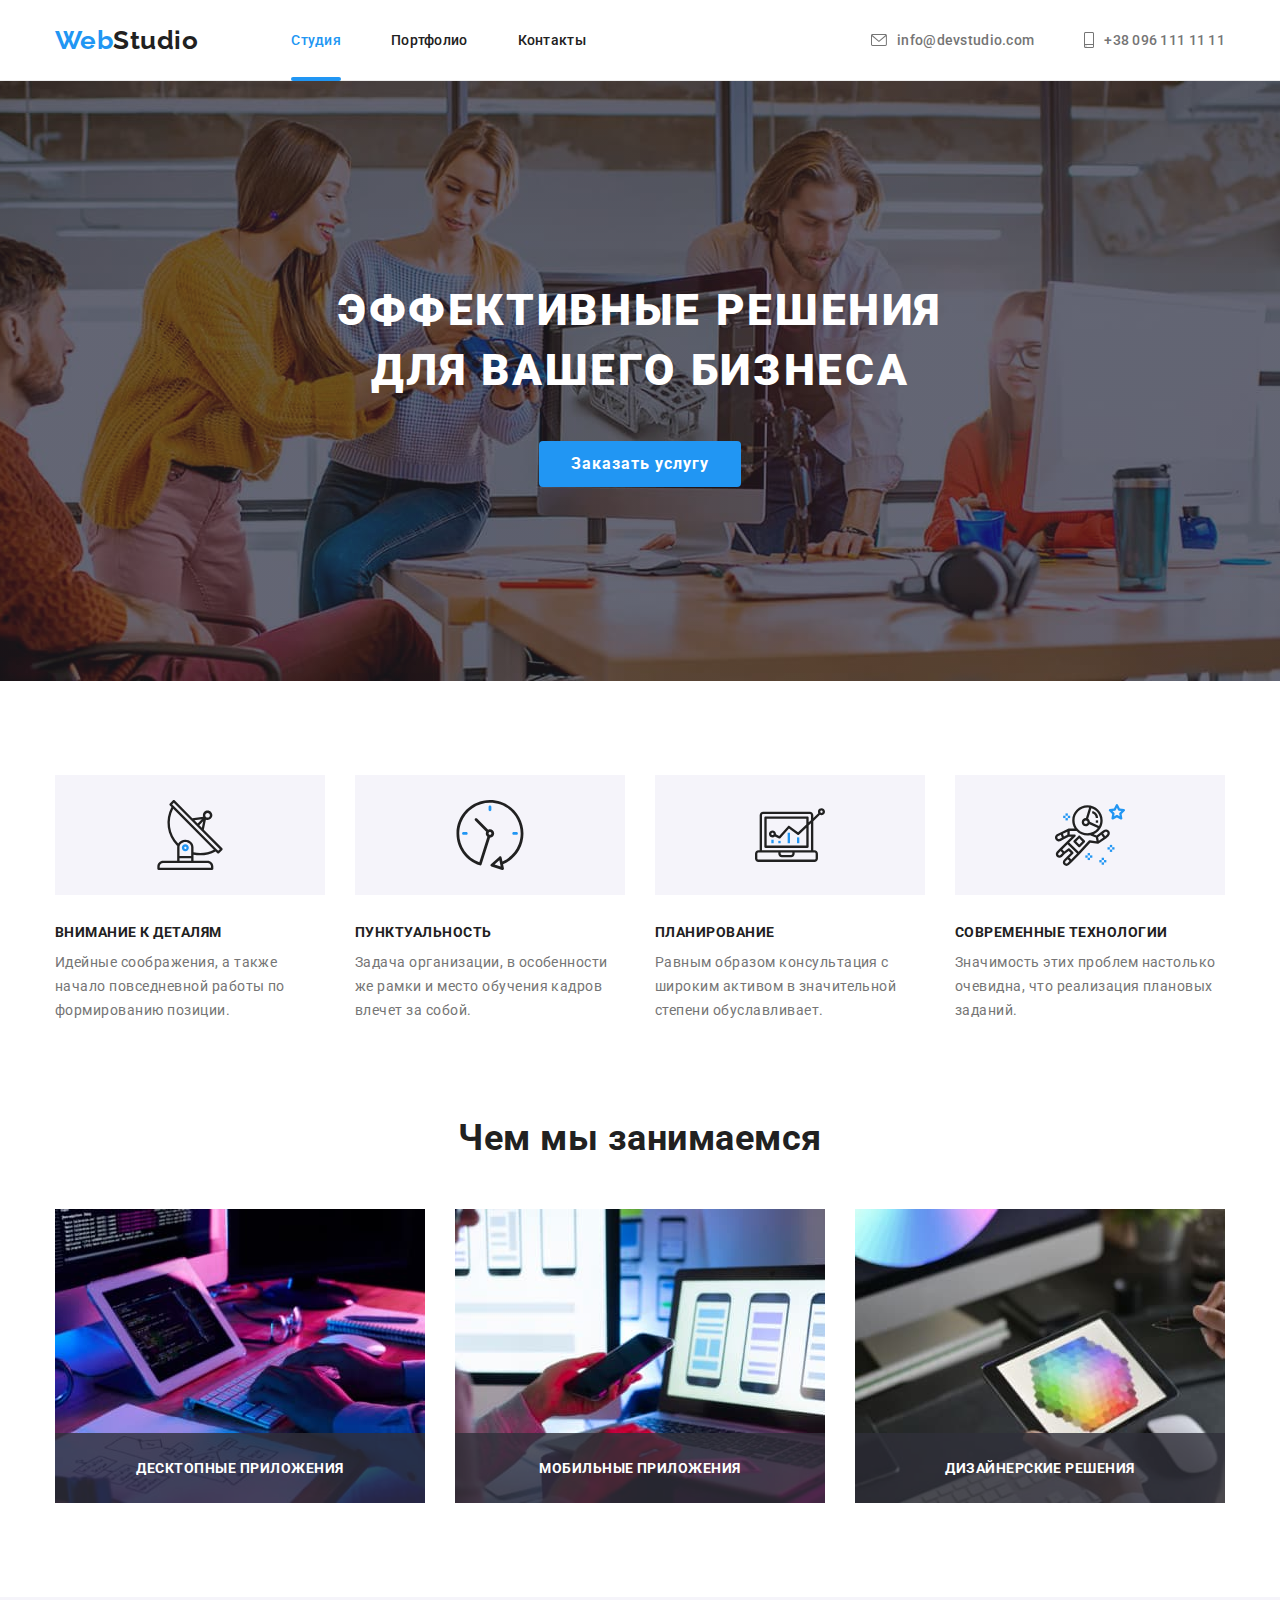
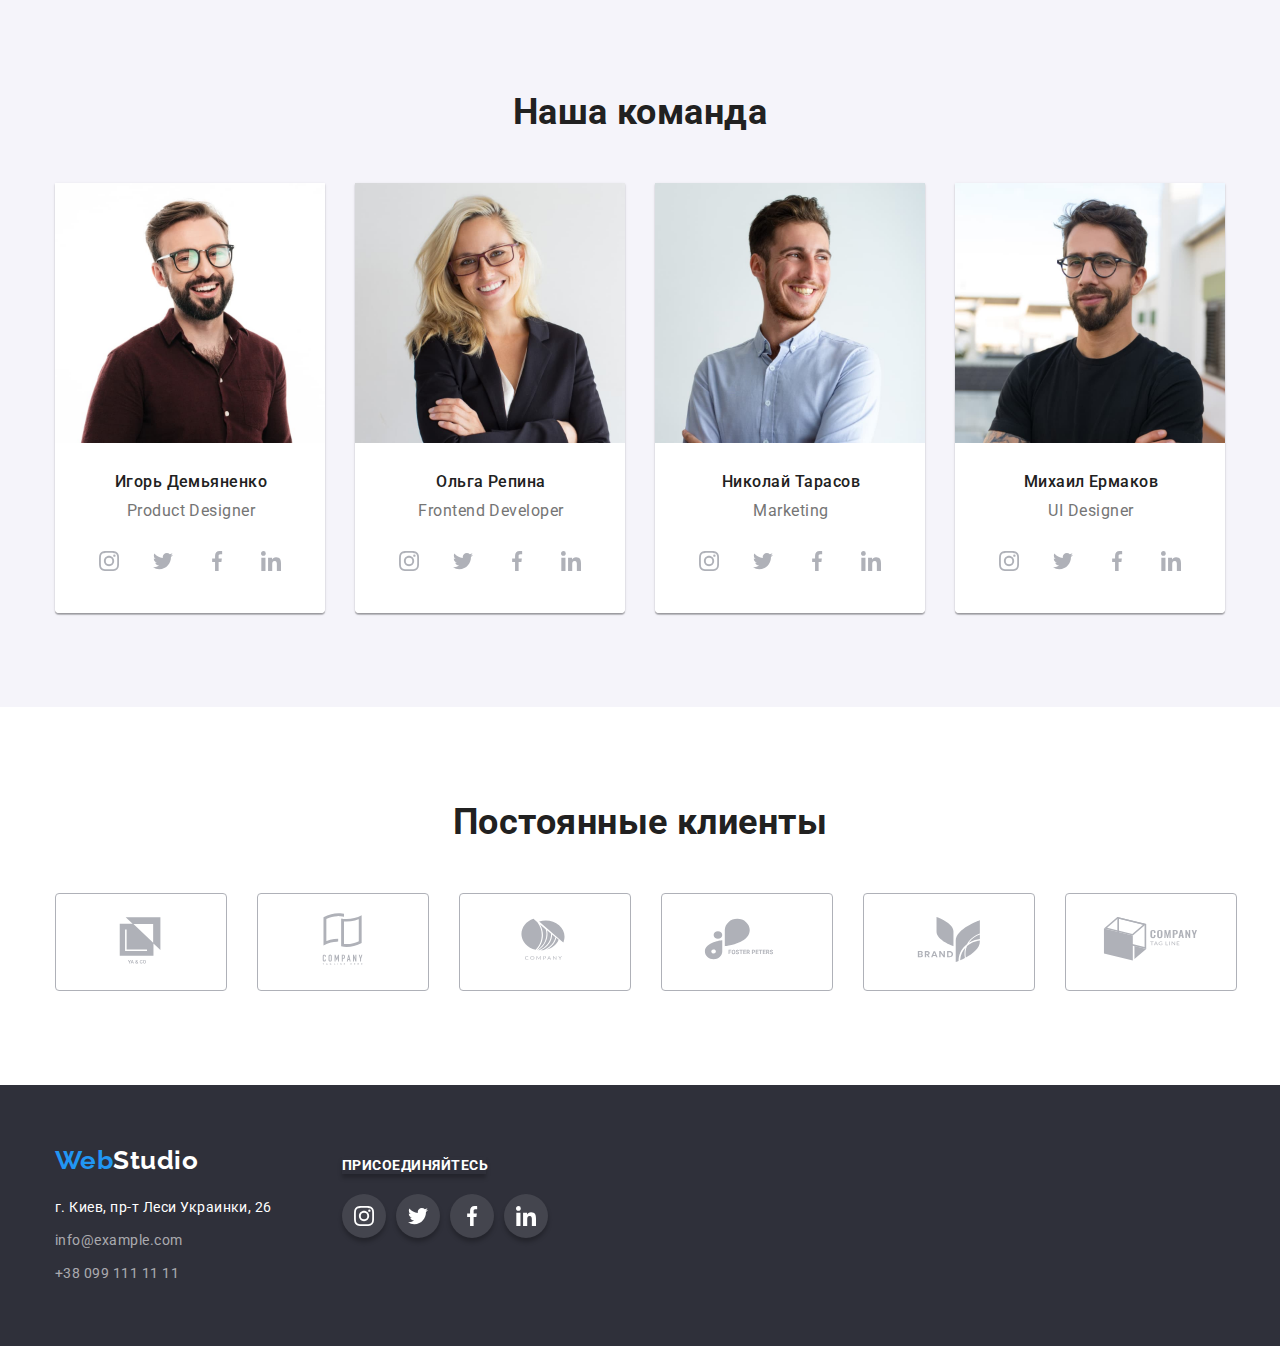
==== index.html @ 19f7df20 "перенос" ====
<!DOCTYPE html>
<html lang="ru">
<head>
    <meta charset="UTF-8">
    <meta http-equiv="X-UA-Compatible" content="IE=edge">
    <meta name="viewport" content="width=device-width, initial-scale=1.0">
    <title>Document</title>
    <link href="https://fonts.googleapis.com/css2?family=Raleway:wght@700&family=Roboto:wght@400;500;700;900&display=swap" rel="stylesheet">
    <link rel="stylesheet" href="./css/modern-normalize.css">
    <link rel="stylesheet" href="./css/styles.css">
</head>
<body>
    
<!--Верхняя линия-->
    <header class="header">
        <div class="container page-header">
            <nav class="main-nav">
                <a href="" class="logo link"><span class="accent">Web</span>Studio</a>

                <ul class="site-nav list">
                    <li class="site-nav-item"><a href="" class="nav current">Студия</a></li>
                    <li class="site-nav-item"><a href="./portfolio.html" class="nav link">Портфолио</a></li>
                    <li class="site-nav-item"><a href="" class="nav link">Контакты</a></li>
                </ul>
            </nav>

            <ul class="contact list">
                <li class="contact-item">
                    <a href="mailto:info@devstudio.com" class="contact-link link">
                        <svg class="contact-icon" width="16" height="12">
                            <use href="./images/main/icons.svg#icon-envelope"></use>
                        </svg>
                        info@devstudio.com</a></li>
                <li class="contact-item"><a href="tel:+380961111111" class="contact-link link">
                    <svg class="contact-icon" width="10" height="16">
                        <use href="./images/main/icons.svg#icon-smartphone"></use>
                    </svg>
                    +38 096 111 11 11</a></li>
            </ul>
        </div>
    </header>

<!--Шапка-->
    <main>
        <section class="hero">   
            <h1 class="hero-title">Эффективные решения для вашего бизнеса</h1>
            <button type="button" class="button" data-modal-open>Заказать услугу</button>
        </section>

<!--Особенности-->
        <section class="section">
            <div class="container">
            <h2 class="visually-hidden">Особенности</h2>
            
            <ul class="features list">
                <li class="features-item">
                    <h3 class="features-title">Внимание к деталям</h3>
                    <p class="features-text">
                        Идейные соображения, а также начало повседневной работы по формированию позиции.
                    </p>
                </li>

                <li class="features-item">
                    <h3 class="features-title">Пунктуальность</h3>
                    <p class="features-text">
                        Задача организации, в особенности же рамки и место обучения кадров влечет за собой.
                    </p>
                </li>

                <li class="features-item">
                    <h3 class="features-title">Планирование</h3>
                    <p class="features-text">
                        Равным образом консультация с широким активом в значительной степени обуславливает.
                    </p>
                </li>

                <li class="features-item">
                    <h3 class="features-title">Современные технологии</h3>
                    <p class="features-text">
                        Значимость этих проблем настолько очевидна, что реализация плановых заданий.
                    </p>
                </li>

            </ul>
        </div>
        </section>
        
 <!--Чем мы занимаемся-->       
        <section class="section works">
            <div class="container">
            
            <h2 class="section-title">Чем мы занимаемся</h2>

             <ul class="works-list list">
                 <li class="works-item">
                    <img src="./images/main/img1.jpg" alt="Написание алгоритма" width="370" height="294">
                    <p class="works-text">Десктопные приложения</p>
                </li>

                <li class="works-item">
                    <img src="./images/main/img2.jpg" alt="Адаптация для мобильных" width="370" height="294">
                    <p class="works-text">Мобильные приложения</p>
                </li>

                <li class="works-item">
                    <img src="./images/main/img3.jpg" alt="Выбор цветовой гаммы" width="370" height="294">
                    <p class="works-text">Дизайнерские решения</p>
                </li>
            </ul>
            </div>
        </section>

  <!--Наша команда-->             
        <section class="section staff">
            <div class="container">
            <h2 class="section-title">Наша команда</h2>

            <ul class="team list">
                <li class="team-item">
                        <img src="./images/main/photo1.jpg" alt="Фото Игоря Демьяненко" width="270" height="260">
                        <div>
                            <h3 class="team-title">Игорь Демьяненко</h3>
                            <p lang="en" class="team-text">Product Designer</p>
                            
                            <ul class="social-list list">
                                <li class="social-item"><a href="" class="social-link">
                                    <svg class="team-icon" width="20" height="20">
                                        <use href="./images/main/icons.svg#icon-instagram-2"></use>
                                    </svg>
                                </a></li>
                                <li class="social-item"><a href="" class="social-link">
                                    <svg class="team-icon" width="20" height="20">
                                        <use href="./images/main/icons.svg#icon-twitter-1"></use>
                                    </svg>
                                </a></li>
                                <li class="social-item"><a href="" class="social-link">
                                    <svg class="team-icon" width="20" height="20">
                                        <use href="./images/main/icons.svg#icon-facebook-1"></use>
                                    </svg>
                                </a></li>
                                <li class="social-item"><a href="" class="social-link">
                                    <svg class="team-icon" width="20" height="20">
                                        <use href="./images/main/icons.svg#icon-linkedin-1"></use>
                                    </svg>
                                </a></li>
                            </ul>
                        </div>
                </li>

                <li class="team-item">
                        <img src="./images/main/photo2.jpg" alt="Фото Ольга Репина" width="270" height="260">
                        <div>
                            <h3 class="team-title">Ольга Репина</h3>
                            <p lang="en" class="team-text">Frontend Developer</p>
                            <ul class="social-list list">
                                <li class="social-item"><a href="" class="social-link">
                                    <svg class="team-icon" width="20" height="20">
                                        <use href="./images/main/icons.svg#icon-instagram-2"></use>
                                    </svg>
                                </a></li>
                                <li class="social-item"><a href="" class="social-link">
                                    <svg class="team-icon" width="20" height="20">
                                        <use href="./images/main/icons.svg#icon-twitter-1"></use>
                                    </svg>
                                </a></li>
                                <li class="social-item"><a href="" class="social-link">
                                    <svg class="team-icon" width="20" height="20">
                                        <use href="./images/main/icons.svg#icon-facebook-1"></use>
                                    </svg>
                                </a></li>
                                <li class="social-item"><a href="" class="social-link">
                                    <svg class="team-icon" width="20" height="20">
                                        <use href="./images/main/icons.svg#icon-linkedin-1"></use>
                                    </svg>
                                </a></li>
                            </ul>
                        </div>
                </li>

                <li class="team-item">
                        <img src="./images/main/photo3.jpg" alt="Фото Николай Тарасов" width="270" height="260">
                        <div>
                            <h3 class="team-title">Николай Тарасов</h3>
                            <p lang="en" class="team-text">Marketing</p>
                            <ul class="social-list list">
                                <li class="social-item"><a href="" class="social-link">
                                    <svg class="team-icon" width="20" height="20">
                                        <use href="./images/main/icons.svg#icon-instagram-2"></use>
                                    </svg>
                                </a></li>
                                <li class="social-item"><a href="" class="social-link">
                                    <svg class="team-icon" width="20" height="20">
                                        <use href="./images/main/icons.svg#icon-twitter-1"></use>
                                    </svg>
                                </a></li>
                                <li class="social-item"><a href="" class="social-link">
                                    <svg class="team-icon" width="20" height="20">
                                        <use href="./images/main/icons.svg#icon-facebook-1"></use>
                                    </svg>
                                </a></li>
                                <li class="social-item"><a href="" class="social-link">
                                    <svg class="team-icon" width="20" height="20">
                                        <use href="./images/main/icons.svg#icon-linkedin-1"></use>
                                    </svg>
                                </a></li>
                            </ul>
                        </div>
                </li>

                <li class="team-item">
                        <img src="./images/main/photo4.jpg" alt="Фото Михаил Ермаков" width="270" height="260">
                        <div>
                            <h3 class="team-title">Михаил Ермаков</h3>
                            <p lang="en" class="team-text">UI Designer</p>
                            <ul class="social-list list">
                                <li class="social-item"><a href="" class="social-link">
                                    <svg class="team-icon" width="20" height="20">
                                        <use href="./images/main/icons.svg#icon-instagram-2"></use>
                                    </svg>
                                </a></li>
                                <li class="social-item"><a href="" class="social-link">
                                    <svg class="team-icon" width="20" height="20">
                                        <use href="./images/main/icons.svg#icon-twitter-1"></use>
                                    </svg>
                                </a></li>
                                <li class="social-item"><a href="" class="social-link">
                                    <svg class="team-icon" width="20" height="20">
                                        <use href="./images/main/icons.svg#icon-facebook-1"></use>
                                    </svg>
                                </a></li>
                                <li class="social-item"><a href="" class="social-link">
                                    <svg class="team-icon" width="20" height="20">
                                        <use href="./images/main/icons.svg#icon-linkedin-1"></use>
                                    </svg>
                                </a></li>
                            </ul>
                        </div>
                </li>
            </ul>

            </div>
        </section>
    
        <section class="section">
            <div class="container">
                <h2 class="section-title">Постоянные клиенты</h2>

                <ul class="clients-list list">
                    <li class="clients-item"><a href="" class="clients-link">
                        <svg class="clients-icon" width="106" height="60">
                            <use href="./images/main/icons.svg#icon-Logo1"></use>
                        </svg>
                    </a></li>
                    <li class="clients-item"><a href="" class="clients-link">
                        <svg class="clients-icon" width="106" height="60">
                            <use href="./images/main/icons.svg#icon-Logo2"></use>
                        </svg>                       
                    </a></li>
                    <li class="clients-item"><a href="" class="clients-link">
                        <svg class="clients-icon" width="106" height="60">
                            <use href="./images/main/icons.svg#icon-Logo3"></use>
                        </svg>                             
                    </a></li>
                    <li class="clients-item"><a href="" class="clients-link">
                        <svg class="clients-icon" width="106" height="60">
                            <use href="./images/main/icons.svg#icon-Logo4"></use>
                        </svg>                            
                    </a></li>
                    <li class="clients-item"><a href="" class="clients-link">
                        <svg class="clients-icon" width="106" height="60">
                            <use href="./images/main/icons.svg#icon-Logo5"></use>
                        </svg>                             
                    </a></li>
                    <li class="clients-item"><a href="" class="clients-link">
                        <svg class="clients-icon" width="106" height="60">
                            <use href="./images/main/icons.svg#icon-Logo6"></use>
                        </svg>      
                    </a></li>
                </ul>

            </div>
        </section>
    </main>

    <!--Подвал-->  
    <footer class="footer">
        <div class="container footer-wrapper">
        
        <div class="footer-contacts">
            <a href="" class="logo link"><span class="accent">Web</span>Studio</a>
        <address>
            <ul class="footer-list list">
            <li class="footer-item"><a href="" class="footer-adress link">г. Киев, пр-т Леси Украинки, 26</a></li>
            <li class="footer-item"><a href="mailto:info@example.com" class="footer-contact link">info@example.com</a></li>
            <li class="footer-item"><a href="tel:+380991111111" class="footer-contact link">+38 099 111 11 11</a></li>              
            </ul>
        </address>
        </div>

        <div class="footer-social">
            <p class="social-text">присоединяйтесь</p>
        <ul class="footer-social-list list">
            <li class="footer-social-item"><a href="" class="footer-social-link">
                <svg class="social-icon" width="20" height="20">
                    <use href="./images/main/icons.svg#icon-instagram-2"></use>
                </svg>
            </a></li>
            <li class="footer-social-item"><a href="" class="footer-social-link">
                <svg class="social-icon" width="20" height="20">
                    <use href="./images/main/icons.svg#icon-twitter-1"></use>
                </svg>
            </a></li>
            <li class="footer-social-item"><a href="" class="footer-social-link">
                <svg class="social-icon" width="20" height="20">
                    <use href="./images/main/icons.svg#icon-facebook-1"></use>
                </svg>
            </a></li>
            <li class="footer-social-item"><a href="" class="footer-social-link">
                <svg class="social-icon" width="20" height="20">
                    <use href="./images/main/icons.svg#icon-linkedin-1"></use>
                </svg>
            </a></li>

        </ul>
    </div>
        </div>
    </footer>

    <div class="backdrop is-hidden" data-modal>
        <div class="modal">
            <button type="button" data-modal-close>
                <svg class="close-icon" width="18" height="18">
                    <use href="./images/main/icons.svg#icon-close"></use>
                </svg>
            </button>
        </div>
    </div>


    <script src="./js/modal.js"></script>
</body>
</html>
---- css/styles.css ----
:root {
    --text-grey-color: #757575;
    --title-black-color: #212121;
    --accent-blue-color: #2196F3;
    --accent-white-color: #FFFFFF;
    --timer-animation-duration: 250ms;
    --timer-cubic-function: cubic-bezier(0.4, 0, 0.2, 1);
}

body {
    background-color:  var(--accent-white-color);
    color: var(--title-black-color);

    font-family: roboto, sans-serif;
    letter-spacing: 0.03em;
}

/* сброс и скрытие   */

.list {
    margin: 0;
    padding: 0;
    
    list-style: none;
}

.link {
    text-decoration: none;
}

.visually-hidden {
    position: absolute;
    clip: rect(0 0 0 0);
    width: 1px;
    height: 1px;
    margin: -1px;
  
  }

/*     container     */

.container {
    width: 1200px;
    margin-left: auto;
    margin-right: auto;
    padding-left: 15px;
    padding-right: 15px;
}

/* header    */

.logo .accent {
    color: var(--accent-blue-color);
}


.header .logo {
    color: currentColor;
    
    font-family: raleway, sans-serif;
    font-size: 26px;
    line-height: 1.2;
    font-weight: 700;
}

/*     header-nav     */

.site-nav {
    display: flex;
    margin-left: 93px;
}

.site-nav .nav {
    display: block;
    padding-top: 32px;
    padding-bottom: 32px;
    
    color: currentColor;

    font-size: 14px;
    line-height: 1.17;
    letter-spacing: 0.02em;
    font-weight: 500;
}

.site-nav .current {
    color: var(--accent-blue-color);
    text-decoration: none;   
}

.site-nav .nav {
    transition: color var(--timer-animation-duration) var(--timer-cubic-function);
}

.site-nav-item {
    position: relative;
}

.current::after {
    content: '';
    position: absolute;
    bottom: -1px;
    left: 0;
    height: 4px;
    width: 100%;
    background-color: var(--accent-blue-color);
    border-radius: 2px;
}




.site-nav-item:not(:first-child) {
    margin-left: 50px;
}

/*     header-contacts     */

.contact.list {
    display: flex;
    margin-left: auto;
}

.contact-item:not(:first-child) {
    margin-left: 50px;
}


.contact-link {
    display: flex;
    align-items: center;
    color: var(--text-grey-color);

    font-size: 14px;
    line-height: 1.17;
    letter-spacing: 0.02em;
    font-weight: 500;

    transition: color var(--timer-animation-duration) var(--timer-cubic-function);
}

.contact-icon {
    fill: currentColor;
    margin-right: 10px;
}

.site-nav .link:hover, .site-nav .link:focus,
.contact-link:hover, .contact-link:focus {

    color: var(--accent-blue-color); 
}

/* header - center   */

.main-nav {
    display: flex;
    align-items: center;
}

.page-header {
    display: flex;
    align-items: center;
}

.header {
    border-bottom: 1px solid #ECECEC;
}

/* hero - index.html    */

.hero {
    height: 600px;
    max-width: 1600px;
    margin-left: auto;
    margin-right: auto;
    padding-top: 200px;
    padding-bottom: 200px;
    text-align: center;
    
    background-color: #2F303A;
    background-image: linear-gradient( to right, rgba(47, 48, 58, 0.4), rgba(47, 48, 58, 0.4) ), url('../images/main/hero.jpg');
    background-position: center;
    background-repeat: no-repeat;
}

.hero-title {
    margin-top: 0;
    margin-bottom: 40px;
    width: 696px;
    margin-left: auto;
    margin-right: auto;
    
    color: var(--accent-white-color);

    font-size: 44px;
    line-height: 1.36;
    letter-spacing: 0.06em;
    font-weight: 900;
    text-transform: uppercase;
    text-align: center;
}

.button {
    border: 0;
    border-radius: 4px;

    padding: 10px 32px;
    
    background-color: var(--accent-blue-color);
    color: var(--accent-white-color);
    cursor: pointer;

    font-family: inherit;
    font-size: 16px;
    line-height: 1.63;
    letter-spacing: 0.06em;
    font-weight: 700;

}


/* особенности - index.html    */

.features.list {
    display: flex;
}

.features-item {
    flex-basis: calc((100% - 90px)/4);
}

.features-item + .features-item {
    margin-left: 30px;
}

.features-title {
    margin-top: 0;
    margin-bottom: 10px;
    
    font-size: 14px;
    line-height: 1.14;
    text-transform: uppercase;
}

.features-text {
    margin-top: 0;
    margin-bottom: 0;

    color: var(--text-grey-color);

    font-size: 14px;
    line-height: 1.71;
}

/*   иконки    */


.features-item::before {
    content: "";
    display: block;
    height: 120px;
    margin-bottom: 30px;
    background-color: #F5F4FA;

}

.features-item:nth-child(1)::before {
    background-image: url(../images/main/antenna\ 1.svg);
    background-repeat: no-repeat;
    background-position: center;
}

.features-item:nth-child(2)::before {
    background-image: url(../images/main/clock\ 1.svg);
    background-repeat: no-repeat;
    background-position: center;
}

.features-item:nth-child(3)::before {
    background-image: url(../images/main/diagram\ 1.svg);
    background-repeat: no-repeat;
    background-position: center;
}

.features-item:nth-child(4)::before {
    background-image: url(../images/main/astronaut\ 1.svg);
    background-repeat: no-repeat;
    background-position: center;
}

/* чем мы занимаемся - index.html    */

.section-title {
    margin-top: 0;
    margin-bottom: 50px;

    font-size: 36px;
    line-height: 1.17;
    text-align: center;
}

.works-list.list {
    display: flex;
}

.works-item {
    flex-basis: calc((100% - 60px)/3);
    position: relative;
}

.works-item:not(:last-child) {
    margin-right: 30px;
}

.section {
    padding-top: 94px;
    padding-bottom: 94px;
}

.works {
    padding-top: 0;
}

.works-item img {
    display: block;
}

.works-text {
    position: absolute;
    bottom: 0;
    left: 0;

    width: 100%;
    margin: 0;
    padding: 27px 80px;

    text-transform: uppercase;
    text-align: center;
    font-size: 14px;
    line-height: 1.17;
    font-weight: 700;
    color: var(--accent-white-color);
    background-color: rgba(47, 48, 58, 0.8);
}

/* наша команда - index.html    */

.team.list {
    display: flex;
}

.team-title {
    margin-top: 0;
    margin-bottom: 10px;
    color: var(--title-black-color);

    font-size: 16px;
    line-height: 1.17;
    font-weight: 500;
    text-align: center;
}

.team-text {
    margin-top: 0;
    margin-bottom: 18px;
    color: var(--text-grey-color);

    font-size: 16px;
    line-height: 1.17;
    text-align: center;
}

.team-item div {
    padding-top: 30px;
    padding-bottom: 30px;
    padding-left: 32px;
    padding-right: 30px;
    border-radius: 0px 0px 4px 4px;


    background: #FFFFFF;
}

.team-item + .team-item {
    margin-left: 30px;
}

.section.staff {
    background-color: #F5F4FA;    
}

.team-item img {
    display: block;
    border-radius: 0;
}

.team-item {
    box-shadow: 0px 1px 3px rgba(0, 0, 0, 0.12), 0px 1px 1px rgba(0, 0, 0, 0.14), 0px 2px 1px rgba(0, 0, 0, 0.2);
    border-radius: 0px 0px 4px 4px;
}

/*     список соцсети     */

.social-list {
    display: flex;
    align-items: center;
}

.social-item:not(:last-child) {
    margin-right: 10px;
}


.social-link {
    display: block;
    color: #AFB1B8; 
    border-radius: 100%;    
    padding: 12px;
    width: 44px;
    height: 44px;

    transition: 
    color var(--timer-animation-duration) var(--timer-cubic-function), 
    background-color var(--timer-animation-duration) var(--timer-cubic-function);
}

.social-link:hover, .social-link:focus {
    background-color: var(--accent-blue-color);   
    color: var(--accent-white-color);
}

.team-icon {
    fill: currentColor;
}


/* clients    */

.clients-list {
    display: flex;
}

.clients-item {
    flex-basis: calc((100% - 150px) / 6);
}

.clients-item:not(:last-child) {
    margin-right: 30px;
}

.clients-link {
    display: block;
    color: #AFB1B8;
    padding: 16px 32px;
    border: 1px solid #AFB1B8;
    border-radius: 4px;

    transition: 
    color var(--timer-animation-duration) var(--timer-cubic-function), 
    border var(--timer-animation-duration) var(--timer-cubic-function);
}

.clients-link:hover, .clients-link:focus {
    color: var(--accent-blue-color);
    border: 1px solid var(--accent-blue-color);
}

.clients-icon {
    fill: currentColor;
}

/* footer    */



.footer {
    padding-top: 60px;
    padding-bottom: 60px;
    
    background-color: #2F303A;
}



.footer address {
    margin-top: 20px;
    
    font-style: normal;
}

.footer .logo {
    color: var(--accent-white-color);

    font-family: raleway, sans-serif;   
    font-size: 26px;
    line-height: 1.2;
    font-weight: 700;
}

.footer-adress {
    color: var(--accent-white-color);

    font-size: 14px;
    line-height: 1.71;

    transition: color var(--timer-animation-duration) var(--timer-cubic-function);
}

.footer-contact {
    color: rgba(255, 255, 255, 0.6);

    font-size: 14px;
    line-height: 1.71;

    transition: color var(--timer-animation-duration) var(--timer-cubic-function);
}

.footer-adress:hover, .footer-adress:focus,
.footer-contact:hover, .footer-contact:focus {

    color: var(--accent-blue-color); 
}

.footer-item:not(:last-child) {
    margin-bottom: 9px;
}

/*     footer-соцсети     */

.footer-wrapper {
    display: flex;
}

.footer-social {
    margin-left: 70px;
    padding-top: 12px;


}

.social-text {
    margin-top: 0;
    margin-bottom: 20px;
    width: 70%;
    
    color: var(--accent-white-color);
    font-weight: 700;
    font-size: 14px;
    line-height: 1.17;
    text-transform: uppercase;
 
    box-shadow: 0px 4px 4px 0px rgba(0, 0, 0, 0.25);
}

.footer-social-list {
    display: flex;
}

.footer-social-item:not(:last-child) {
    margin-right: 10px;
}


.footer-social-link {
    display: block;
    background: rgba(255, 255, 255, 0.1);
    color: var(--accent-white-color);;
    border-radius: 100%;    
    padding: 12px;
    width: 44px;
    height: 44px;
    box-shadow: 0px 4px 4px 0px rgba(0, 0, 0, 0.25);

    transition: background-color var(--timer-animation-duration) var(--timer-cubic-function);
}

.footer-social-link:hover, .footer-social-link:focus {
    background-color: var(--accent-blue-color);   
}

.social-icon {
    fill: currentColor;
}


/* портфолио    */
.select.list {
    display: flex;
    justify-content: center;
    margin-bottom: 50px;
}

.select-item:not(:last-child) {
    margin-right: 8px;

}

.select button {
    border: 0;
    border-radius: 4px;
    padding: 6px 22px;
    
    background-color: #F5F4FA;
    color: currentColor;
    cursor: pointer;

    font-family: inherit;
    letter-spacing: inherit;
    font-size: 16px;
    line-height: 1.63;
    font-weight: 500;

    transition: 
        box-shadow var(--timer-animation-duration) var(--timer-cubic-function), 
        color var(--timer-animation-duration) var(--timer-cubic-function), 
        background-color var(--timer-animation-duration) var(--timer-cubic-function);
}

.select button:hover, .select button:focus {
    background-color: var(--accent-blue-color);
    color: var(--accent-white-color);
    box-shadow: 0px 4px 4px 0px rgba(0, 0, 0, 0.25);
}

/* портфолио - grid    */

.grid {
    display: flex;
    flex-wrap: wrap;
}

.grid-item:not(:nth-child(3n)) {
    margin-right: 30px;
}

.grid-item {
    margin-bottom: 30px;
    flex-basis: calc((100% - 60px)/3);

    transition: box-shadow var(--timer-animation-duration) var(--timer-cubic-function);
}

.grid-item:hover, .grid-item:focus {
box-shadow: 0px 4px 4px 0px rgba(0, 0, 0, 0.25);
}

.grid-item:nth-child(n + 7) {
    margin-bottom: 0;
}

.item-title {
    margin-top: 0;
    margin-bottom: 4px;
    
    color: var(--title-black-color);

    font-size: 18px;
    line-height: 2;
    letter-spacing: 0.06em;
}

.item-text {
    margin-top: 0;
    margin-bottom: 0;

    color: var(--text-grey-color);

    font-size: 15px;
    line-height: 1.88;   
}

.grid-item-text {
    padding-top: 20px;
    padding-left: 24px;
    padding-bottom: 20px;
    border-left: 1px solid #EEEEEE;
    border-right: 1px solid #EEEEEE;
    border-bottom: 1px solid #EEEEEE;
} 

.grid-item img {
    display: block;
}

/* наведение и фокус на грид   */

.grid-item-wrapper {
    position: relative;
    overflow: hidden;
}

.hover-grid-item {
    position: absolute;
    bottom: -100%;
    left: 0;

    margin: 0;
    padding: 63px 24px;
    width: 100%;
    height: 100%;
    background-color: rgba(33, 150, 243, 0.9);;
    color: var(--accent-white-color);
    font-size: 18px;
    line-height: 1.56;

    transition: transform var(--timer-animation-duration) var(--timer-cubic-function);
}

.grid-item:hover .hover-grid-item, .grid-item:focus .hover-grid-item {
    transform: translate(0, -100%);
}

/* модальное окно    */

.backdrop {
    position: fixed;
    top: 0;
    left: 0;
    opacity: 1;

    width: 100%;
    height: 100%;

    background-color: rgba(0, 0, 0, 0.2);
    transition: opacity var(--timer-animation-duration) var(--timer-cubic-function);
}

.backdrop .modal {
    position: absolute;
    top: 50%;
    left: 50%;
    transform: translate(-50%, -50%) scale(1);

    width: 528px;
    height: 581px;

    background-color: var(--accent-white-color);
    border-radius: 4px;
    transition: transform var(--timer-animation-duration) var(--timer-cubic-function);
}

.modal button {
    position: absolute;
    top: 8px;
    right: 8px;

    cursor: pointer;
    padding: 5px;
    width: 30px;
    height: 30px;
    background-color: #fff;
    border-radius: 100%;
    border: 1px solid rgba(0, 0, 0, 0.1);
}

.modal button:hover, .modal button:focus {
    border: 1px solid var(--accent-blue-color);    
}

.modal button:hover .close-icon, .modal button:focus .close-icon {
    fill: var(--accent-blue-color);    
}

.backdrop.is-hidden {
    opacity: 0;
    pointer-events: none;
}

.backdrop.is-hidden .modal {
    transform: translate(-50%, -50%) scale(1.1);
}
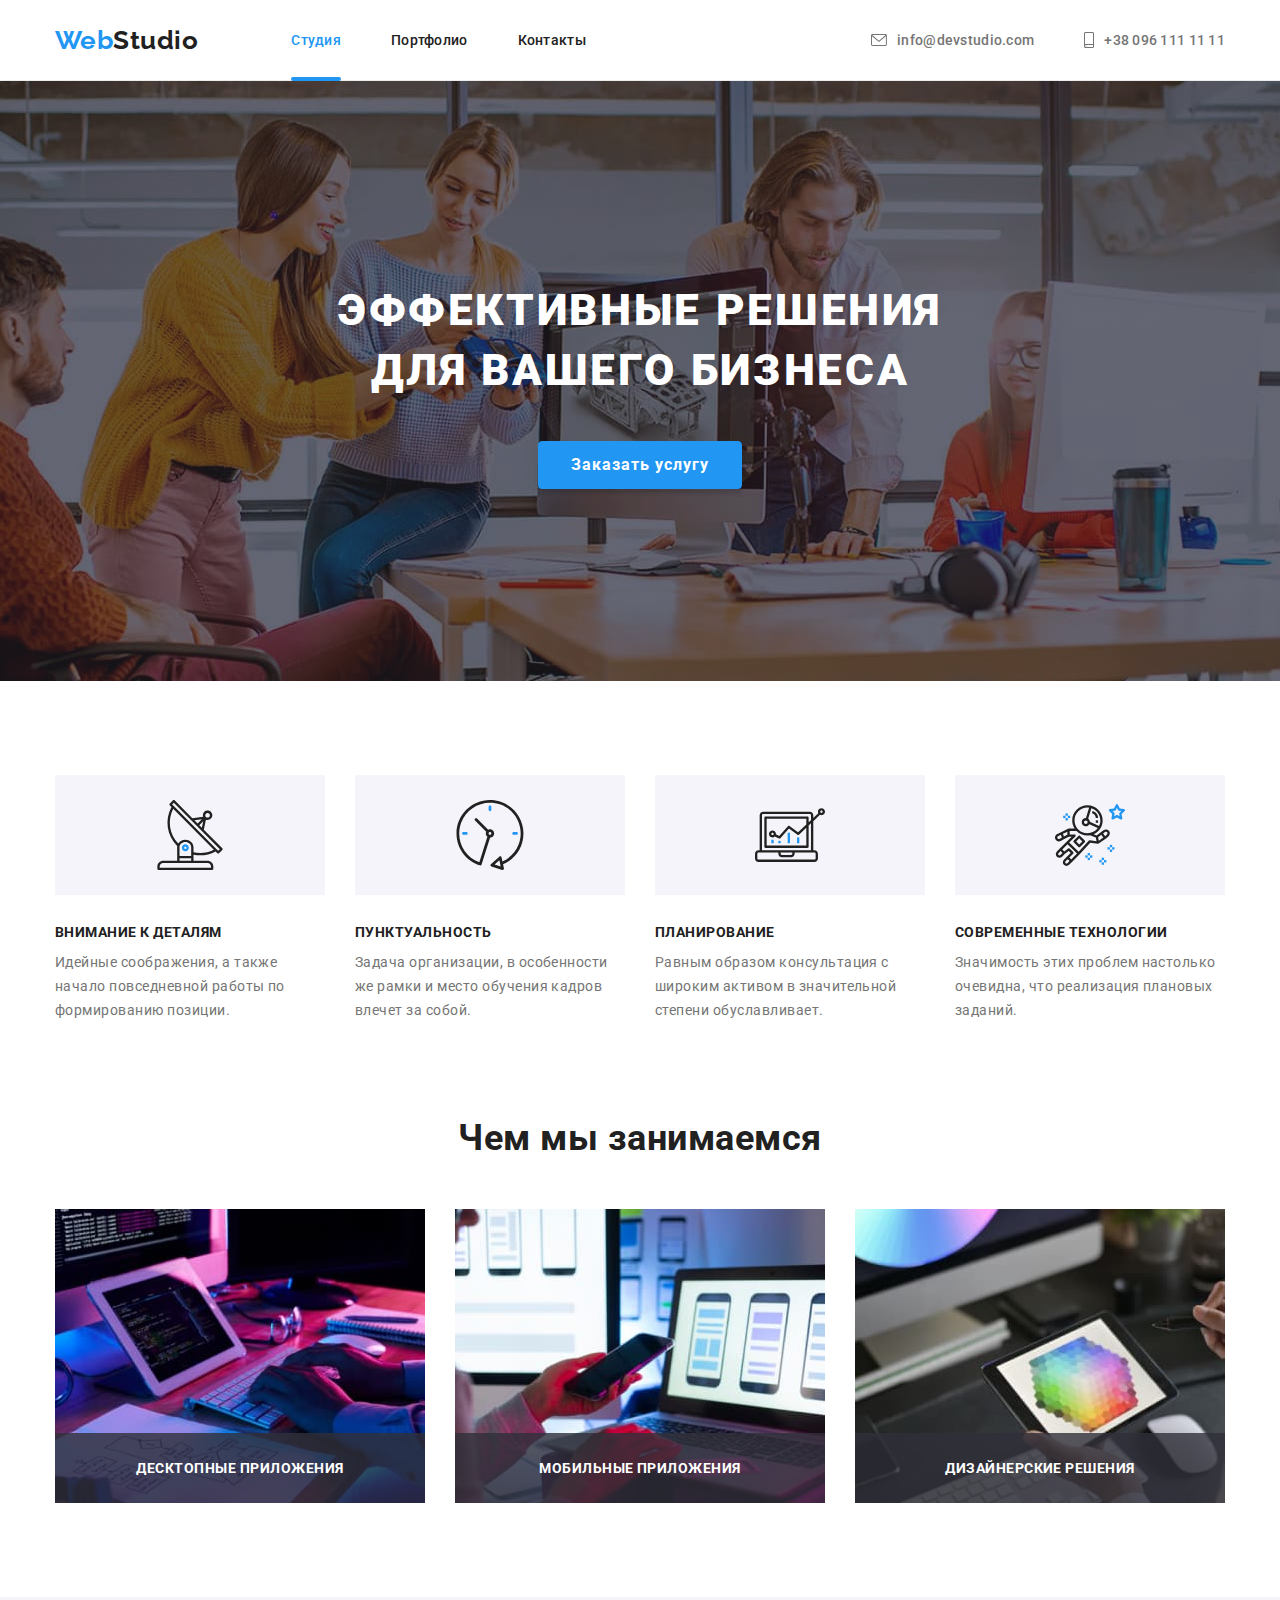
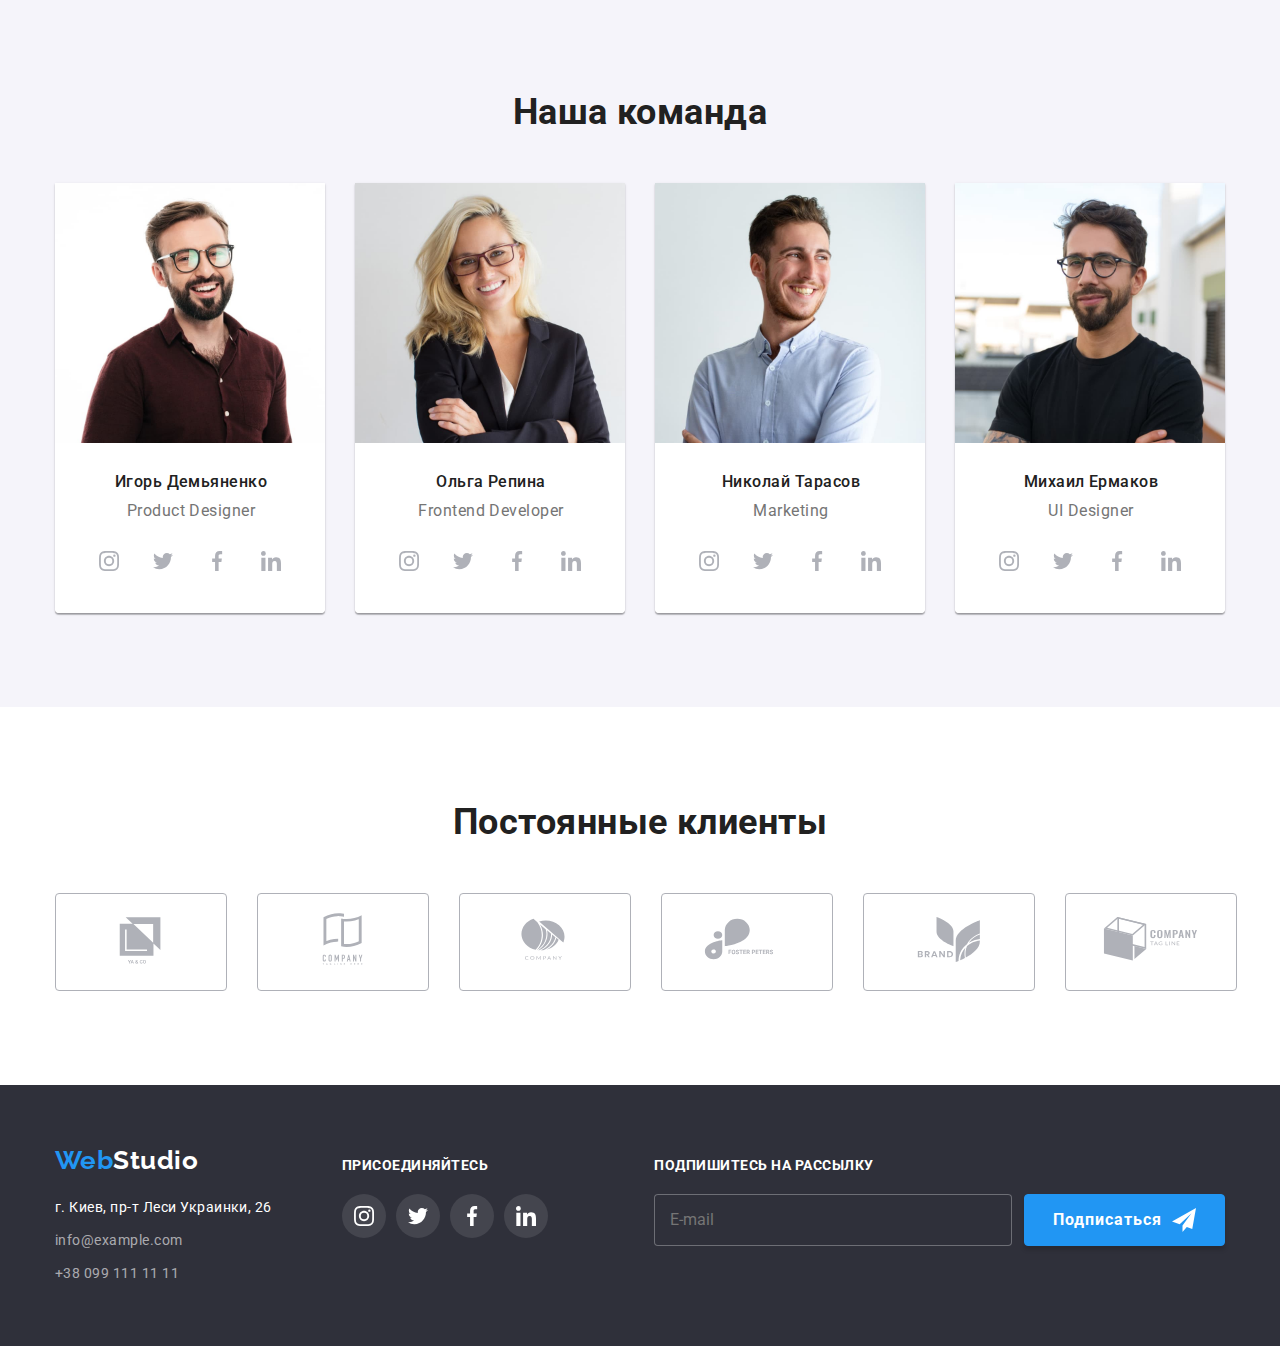
==== commit ae6e2b82: "finish" ====
--- a/index.html
+++ b/index.html
@@ -11,7 +11,7 @@
 </head>
 <body>
     
-<!--Верхняя линия-->
+<!-------------------------------------------------------header------------------------------------------------------------------------->
     <header class="header">
         <div class="container page-header">
             <nav class="main-nav">
@@ -40,14 +40,14 @@
         </div>
     </header>
 
-<!--Шапка-->
+<!-------------------------------------------------------hero------------------------------------------------------------------------->
     <main>
         <section class="hero">   
             <h1 class="hero-title">Эффективные решения для вашего бизнеса</h1>
             <button type="button" class="button" data-modal-open>Заказать услугу</button>
         </section>
 
-<!--Особенности-->
+<!-------------------------------------------------------особеннности------------------------------------------------------------------------->
         <section class="section">
             <div class="container">
             <h2 class="visually-hidden">Особенности</h2>
@@ -85,7 +85,7 @@
         </div>
         </section>
         
- <!--Чем мы занимаемся-->       
+ <!-------------------------------------------------------Чем занимаемся------------------------------------------------------------------------->    
         <section class="section works">
             <div class="container">
             
@@ -110,7 +110,7 @@
             </div>
         </section>
 
-  <!--Наша команда-->             
+  <!-------------------------------------------------------Наша команда------------------------------------------------------------------------->           
         <section class="section staff">
             <div class="container">
             <h2 class="section-title">Наша команда</h2>
@@ -241,6 +241,7 @@
             </div>
         </section>
     
+    <!-------------------------------------------------------Постояннные клиенты------------------------------------------------------------------------->
         <section class="section">
             <div class="container">
                 <h2 class="section-title">Постоянные клиенты</h2>
@@ -282,7 +283,7 @@
         </section>
     </main>
 
-    <!--Подвал-->  
+<!-------------------------------------------------------footer------------------------------------------------------------------------->
     <footer class="footer">
         <div class="container footer-wrapper">
         
@@ -323,20 +324,83 @@
 
         </ul>
     </div>
+
+    <div class="footer-form">
+        <form class="form-subscribe">
+            <label for="email">Подпишитесь на рассылку</label>
+            <input class="input-footer" type="email" name="email" id="email" placeholder="E-mail">
+        </form>
+
+        <button type="submit" class="footer-button-send">Подписаться
+            <svg width="24" height="24" class="footer-icon-send">
+                <use href="./images/main/icons.svg#icon-icon-send"></use>
+            </svg>
+        </button>
+
+    </div>
         </div>
     </footer>
 
+<!-------------------------------------------------------модалка------------------------------------------------------------------------->
     <div class="backdrop is-hidden" data-modal>
+        
         <div class="modal">
-            <button type="button" data-modal-close>
+            <button class="button-close" type="button" data-modal-close>
                 <svg class="close-icon" width="18" height="18">
                     <use href="./images/main/icons.svg#icon-close"></use>
                 </svg>
             </button>
+
+            <h3 class="modal-title">Оставьте свои данные, мы вам перезвоним</h3>
+            <ul class="modal-list list">
+                <li class="modal-item">
+                    <label for="name"  class="label-modal">Имя</label>
+                    <div class="modal-wrapper">
+                    <input type="text" class="input-modal" name="name" id="name">
+                    <svg class="icon-modal" width="18" height="18">
+                        <use href="./images/main/icons.svg#icon-person"></use>
+                    </svg>
+                    </div>
+                </li>
+
+                <li class="modal-item">
+                    <label for="tel"  class="label-modal">Телефон</label>
+                    <div class="modal-wrapper">
+                    <input type="tel" class="input-modal" name="tel" id="tel">
+                    <svg class="icon-modal" width="18" height="18">
+                        <use href="./images/main/icons.svg#icon-phone"></use>
+                    </svg>
+                    </div>
+                </li>
+
+                <li class="modal-item">
+                    <label for="mail"  class="label-modal">Почта</label>
+                    <div class="modal-wrapper">
+                    <input type="email" class="input-modal" name="mail" id="mail">
+                    <svg class="icon-modal" width="18" height="18">
+                        <use href="./images/main/icons.svg#icon-email"></use>
+                    </svg>
+                    </div>
+                </li>
+
+            </ul>
+            <label for="comments"  class="label-modal">Комментарий<textarea name="comments" id="comments" cols="20" rows="10" class="textarea" placeholder="Введите текст"></textarea></label>
+           
+            <div class="checkbox-wrapper">
+            <label for="check" class="label-checkbox">
+                <input type="checkbox" class="input-checkbox visually-hidden" name="checkbox" value="confirm" id="check">
+                    <span class="icon-checkbox"></span>
+                    Соглашаюсь с рассылкой и принимаю 
+            </label>
+            <a class="conditions">Условия договора</a>
+            </div>          
+            <button type="submit" class="button button-modal">Отправить</button>
+           
+ 
         </div>
     </div>
 
-
+    
     <script src="./js/modal.js"></script>
 </body>
 </html>--- a/css/styles.css
+++ b/css/styles.css
@@ -15,7 +15,7 @@
     letter-spacing: 0.03em;
 }
 
-/* сброс и скрытие   */
+/* ---------------------------сброс и скрытие ---------------------------------  */
 
 .list {
     margin: 0;
@@ -37,7 +37,7 @@
   
   }
 
-/*     container     */
+/* ---------------------------container ---------------------------------  */
 
 .container {
     width: 1200px;
@@ -47,7 +47,7 @@
     padding-right: 15px;
 }
 
-/* header    */
+/* ---------------------------header ---------------------------------  */
 
 .logo .accent {
     color: var(--accent-blue-color);
@@ -55,15 +55,28 @@
 
 
 .header .logo {
-    color: currentColor;
-    
+    color: currentColor;   
     font-family: raleway, sans-serif;
     font-size: 26px;
     line-height: 1.2;
     font-weight: 700;
 }
 
-/*     header-nav     */
+.main-nav {
+    display: flex;
+    align-items: center;
+}
+
+.page-header {
+    display: flex;
+    align-items: center;
+}
+
+.header {
+    border-bottom: 1px solid #ECECEC;
+}
+
+/* ---------------------------header-nav ---------------------------------  */
 
 .site-nav {
     display: flex;
@@ -107,14 +120,11 @@
     border-radius: 2px;
 }
 
-
-
-
 .site-nav-item:not(:first-child) {
     margin-left: 50px;
 }
 
-/*     header-contacts     */
+/* ---------------------------header-contacts ---------------------------------  */
 
 .contact.list {
     display: flex;
@@ -140,7 +150,7 @@
 }
 
 .contact-icon {
-    fill: currentColor;
+    fill: currentColor; 
     margin-right: 10px;
 }
 
@@ -150,23 +160,7 @@
     color: var(--accent-blue-color); 
 }
 
-/* header - center   */
-
-.main-nav {
-    display: flex;
-    align-items: center;
-}
-
-.page-header {
-    display: flex;
-    align-items: center;
-}
-
-.header {
-    border-bottom: 1px solid #ECECEC;
-}
-
-/* hero - index.html    */
+/* ---------------------------index-hero ---------------------------------  */
 
 .hero {
     height: 600px;
@@ -201,9 +195,8 @@
 }
 
 .button {
-    border: 0;
+    border: 1px solid var(--accent-blue-color);
     border-radius: 4px;
-
     padding: 10px 32px;
     
     background-color: var(--accent-blue-color);
@@ -215,11 +208,12 @@
     line-height: 1.63;
     letter-spacing: 0.06em;
     font-weight: 700;
-
-}
-
-
-/* особенности - index.html    */
+    box-shadow: 0px 4px 4px 0px rgba(0, 0, 0, 0.15);
+
+}
+
+
+/* ---------------------------index-особенности ---------------------------------  */
 
 .features.list {
     display: flex;
@@ -252,7 +246,7 @@
     line-height: 1.71;
 }
 
-/*   иконки    */
+/* ---------------------------index-особенности-иконки ---------------------------------  */
 
 
 .features-item::before {
@@ -288,7 +282,7 @@
     background-position: center;
 }
 
-/* чем мы занимаемся - index.html    */
+/* ---------------------------index-чем мы занимаемся ---------------------------------  */
 
 .section-title {
     margin-top: 0;
@@ -343,7 +337,7 @@
     background-color: rgba(47, 48, 58, 0.8);
 }
 
-/* наша команда - index.html    */
+/* ---------------------------index-Наша команда ---------------------------------  */
 
 .team.list {
     display: flex;
@@ -399,7 +393,7 @@
     border-radius: 0px 0px 4px 4px;
 }
 
-/*     список соцсети     */
+/* ---------------------------index-Наша команда-список соцсети ---------------------------------  */
 
 .social-list {
     display: flex;
@@ -434,7 +428,7 @@
 }
 
 
-/* clients    */
+/* ---------------------------index-Постоянные клиенты ---------------------------------  */
 
 .clients-list {
     display: flex;
@@ -469,7 +463,184 @@
     fill: currentColor;
 }
 
-/* footer    */
+/* ---------------------------index-модальное окно ---------------------------------  */
+
+.backdrop {
+    position: fixed;
+    top: 0;
+    left: 0;
+    opacity: 1;
+
+    width: 100%;
+    height: 100%;
+
+    background-color: rgba(0, 0, 0, 0.2);
+    transition: opacity var(--timer-animation-duration) var(--timer-cubic-function);
+}
+
+.backdrop .modal {
+    position: absolute;
+    top: 50%;
+    left: 50%;
+    transform: translate(-50%, -50%) scale(1);
+
+    width: 528px;
+    height: 581px;
+    padding: 40px;
+
+    background-color: var(--accent-white-color);
+    border-radius: 4px;
+    transition: transform var(--timer-animation-duration) var(--timer-cubic-function);
+}
+
+.modal > .modal-title {
+    margin-top: 0;
+    margin-bottom: 12px;
+    align-self: center;
+    font-size: 20px;
+    line-height: 1.15;
+    
+}
+
+.backdrop.is-hidden {
+    opacity: 0;
+    pointer-events: none;
+}
+
+.backdrop.is-hidden .modal {
+    transform: translate(-50%, -50%) scale(1.1);
+}
+
+/* ---------------------------index-модальное окно-формы ---------------------------------  */
+
+.label-modal {
+
+    display: flex;
+    flex-direction: column;
+    margin-bottom: 4px;
+
+    font-size: 12px;
+    line-height: 1.17;
+    letter-spacing: 0.01em;
+    color: rgba(117, 117, 117, 1);
+}
+
+.input-modal {
+    width: 100%;
+    padding: 10px 10px 10px 35px;
+
+    border: 1px solid rgba(33, 33, 33, 0.2);
+    border-radius: 4px;
+}
+
+.input-modal:focus {
+    outline: 0;
+    border: 1px solid var(--accent-blue-color);
+    fill: var(--accent-blue-color);
+}
+
+.input-modal:focus + .icon-modal {
+    fill: var(--accent-blue-color);
+}
+
+.textarea:focus {
+    outline: 0;
+    border: 1px solid var(--accent-blue-color);
+}
+
+.modal-item {
+    margin-bottom: 10px;
+}
+
+.modal-wrapper {
+    position: relative;
+}
+
+.icon-modal {
+    position: absolute;
+    top: 50%;
+    left: 12px;
+    transform: translateY(-50%);
+}
+
+.textarea {
+    height: 120px;
+    padding: 12px 16px;
+    resize: none;
+    border: 1px solid rgba(33, 33, 33, 0.2);
+    border-radius: 4px;
+    margin-bottom: 20px;
+}
+
+/* ---------------------------index-модальное окно-checkbox ---------------------------------  */
+
+.checkbox-wrapper {
+    display: flex;
+    align-items: center;
+}
+
+.label-checkbox {
+    display: flex;
+    align-items: center;
+    font-size: 14px;
+    line-height: 1.71;
+    cursor: pointer;
+}
+
+.icon-checkbox {
+    display: flex;
+    align-items: center;
+    justify-items: center;
+ 
+    margin-right: 5px;
+    width: 16px;
+    height: 15px;
+    border: 2px solid #212121;
+    border-radius: 2px;
+}
+
+.input-checkbox:checked + .icon-checkbox {
+    background-color: var(--accent-blue-color);
+    border: 2px solid var(--accent-blue-color);
+    background-image: url(../images/main/checked.svg);
+}
+
+.conditions {
+    color: var(--accent-blue-color);
+    text-decoration: underline;
+    margin-left: 5px;
+    font-size: 14px;
+    line-height: 1.71;
+    cursor: pointer;
+}
+
+/* ---------------------------index-модальное окно-кнопки ---------------------------------  */
+
+.button-close {
+    position: absolute;
+    top: 8px;
+    right: 8px;
+
+    cursor: pointer;
+    padding: 5px;
+    width: 30px;
+    height: 30px;
+    background-color: #fff;
+    border-radius: 100%;
+    border: 1px solid rgba(0, 0, 0, 0.1);  
+}
+
+.button-close:hover .close-icon, .button-close:focus .close-icon {
+    fill: var(--accent-blue-color);    
+}
+
+.button-modal {
+        display: block;
+        margin: 30px auto 0 auto;
+}
+
+
+/* ---------------------------footer-адрес ---------------------------------  */
 
 
 
@@ -525,7 +696,7 @@
     margin-bottom: 9px;
 }
 
-/*     footer-соцсети     */
+/* ---------------------------footer-соцсети ---------------------------------  */
 
 .footer-wrapper {
     display: flex;
@@ -534,8 +705,6 @@
 .footer-social {
     margin-left: 70px;
     padding-top: 12px;
-
-
 }
 
 .social-text {
@@ -548,8 +717,6 @@
     font-size: 14px;
     line-height: 1.17;
     text-transform: uppercase;
- 
-    box-shadow: 0px 4px 4px 0px rgba(0, 0, 0, 0.25);
 }
 
 .footer-social-list {
@@ -564,12 +731,11 @@
 .footer-social-link {
     display: block;
     background: rgba(255, 255, 255, 0.1);
-    color: var(--accent-white-color);;
+    color: var(--accent-white-color);
     border-radius: 100%;    
     padding: 12px;
     width: 44px;
     height: 44px;
-    box-shadow: 0px 4px 4px 0px rgba(0, 0, 0, 0.25);
 
     transition: background-color var(--timer-animation-duration) var(--timer-cubic-function);
 }
@@ -582,8 +748,75 @@
     fill: currentColor;
 }
 
-
-/* портфолио    */
+/* ---------------------------footer-форма ---------------------------------  */
+
+.footer-form {
+    display: flex;
+    align-items: flex-end;
+    align-self: flex-start;
+    margin-left: auto;
+    padding-top: 12px;
+}
+
+.form-subscribe {
+    display: flex;
+    flex-direction: column;
+}
+
+.footer-button-send {
+    display: flex;
+    align-items: center;
+    cursor: pointer;
+
+    margin-left: 12px;
+    padding: 10px 28px;
+
+    font-size: 16px;
+    line-height: 1.88;
+    font-weight: 700;
+    letter-spacing: 0.06em;
+
+    background-color: var(--accent-blue-color);
+    color: var(--accent-white-color);
+    box-shadow: 0px 4px 4px rgba(0, 0, 0, 0.15);
+    border: 1px solid var(--accent-blue-color);
+    border-radius: 4px;
+}
+
+.footer-icon-send {
+    margin-left: 10px;
+}
+
+.form-subscribe label {
+    margin-bottom: 20px;
+
+    color: var(--accent-white-color);
+    font-weight: 700;
+    font-size: 14px;
+    line-height: 1.17;
+    text-transform: uppercase;
+}
+
+.form-subscribe input {
+    width: 358px;
+    padding: 15px;
+    font-size: 16px;
+    line-height: 1.25;
+    border: 1px solid rgba(255, 255, 255, 0.3);
+    background-color: #2F303A;
+    border-radius: 4px;
+}
+
+.input-footer:focus {
+    outline: 0;
+    background-color: var(--accent-white-color);
+}
+
+.input-footer:not(:placeholder-shown) {
+    background-color: var(--accent-white-color);
+}
+
+/* ---------------------------портфолио ---------------------------------  */
 .select.list {
     display: flex;
     justify-content: center;
@@ -622,7 +855,7 @@
     box-shadow: 0px 4px 4px 0px rgba(0, 0, 0, 0.25);
 }
 
-/* портфолио - grid    */
+/* ---------------------------портфолио-grid ---------------------------------  */
 
 .grid {
     display: flex;
@@ -682,7 +915,7 @@
     display: block;
 }
 
-/* наведение и фокус на грид   */
+/* ---------------------------портфолио-grid-наведение и фокус ---------------------------------  */
 
 .grid-item-wrapper {
     position: relative;
@@ -710,62 +943,4 @@
     transform: translate(0, -100%);
 }
 
-/* модальное окно    */
-
-.backdrop {
-    position: fixed;
-    top: 0;
-    left: 0;
-    opacity: 1;
-
-    width: 100%;
-    height: 100%;
-
-    background-color: rgba(0, 0, 0, 0.2);
-    transition: opacity var(--timer-animation-duration) var(--timer-cubic-function);
-}
-
-.backdrop .modal {
-    position: absolute;
-    top: 50%;
-    left: 50%;
-    transform: translate(-50%, -50%) scale(1);
-
-    width: 528px;
-    height: 581px;
-
-    background-color: var(--accent-white-color);
-    border-radius: 4px;
-    transition: transform var(--timer-animation-duration) var(--timer-cubic-function);
-}
-
-.modal button {
-    position: absolute;
-    top: 8px;
-    right: 8px;
-
-    cursor: pointer;
-    padding: 5px;
-    width: 30px;
-    height: 30px;
-    background-color: #fff;
-    border-radius: 100%;
-    border: 1px solid rgba(0, 0, 0, 0.1);
-}
-
-.modal button:hover, .modal button:focus {
-    border: 1px solid var(--accent-blue-color);    
-}
-
-.modal button:hover .close-icon, .modal button:focus .close-icon {
-    fill: var(--accent-blue-color);    
-}
-
-.backdrop.is-hidden {
-    opacity: 0;
-    pointer-events: none;
-}
-
-.backdrop.is-hidden .modal {
-    transform: translate(-50%, -50%) scale(1.1);
-}+
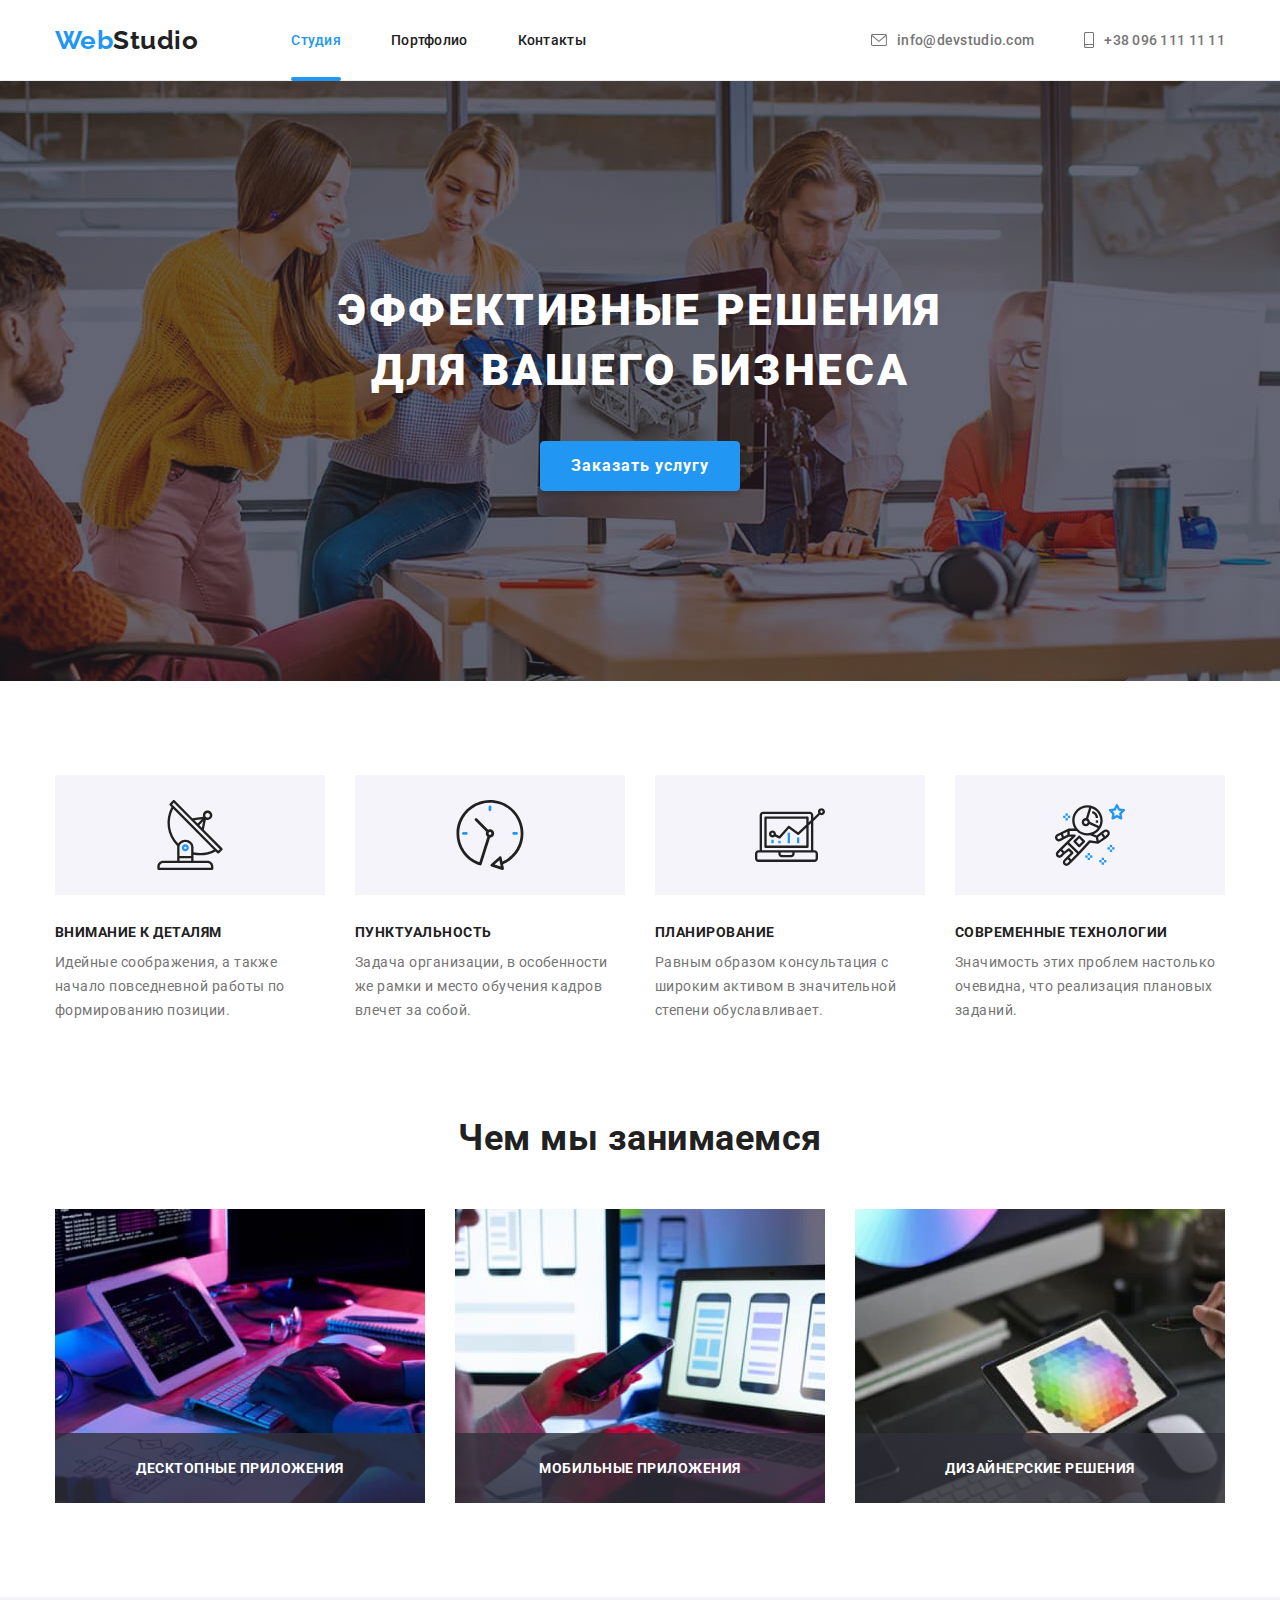
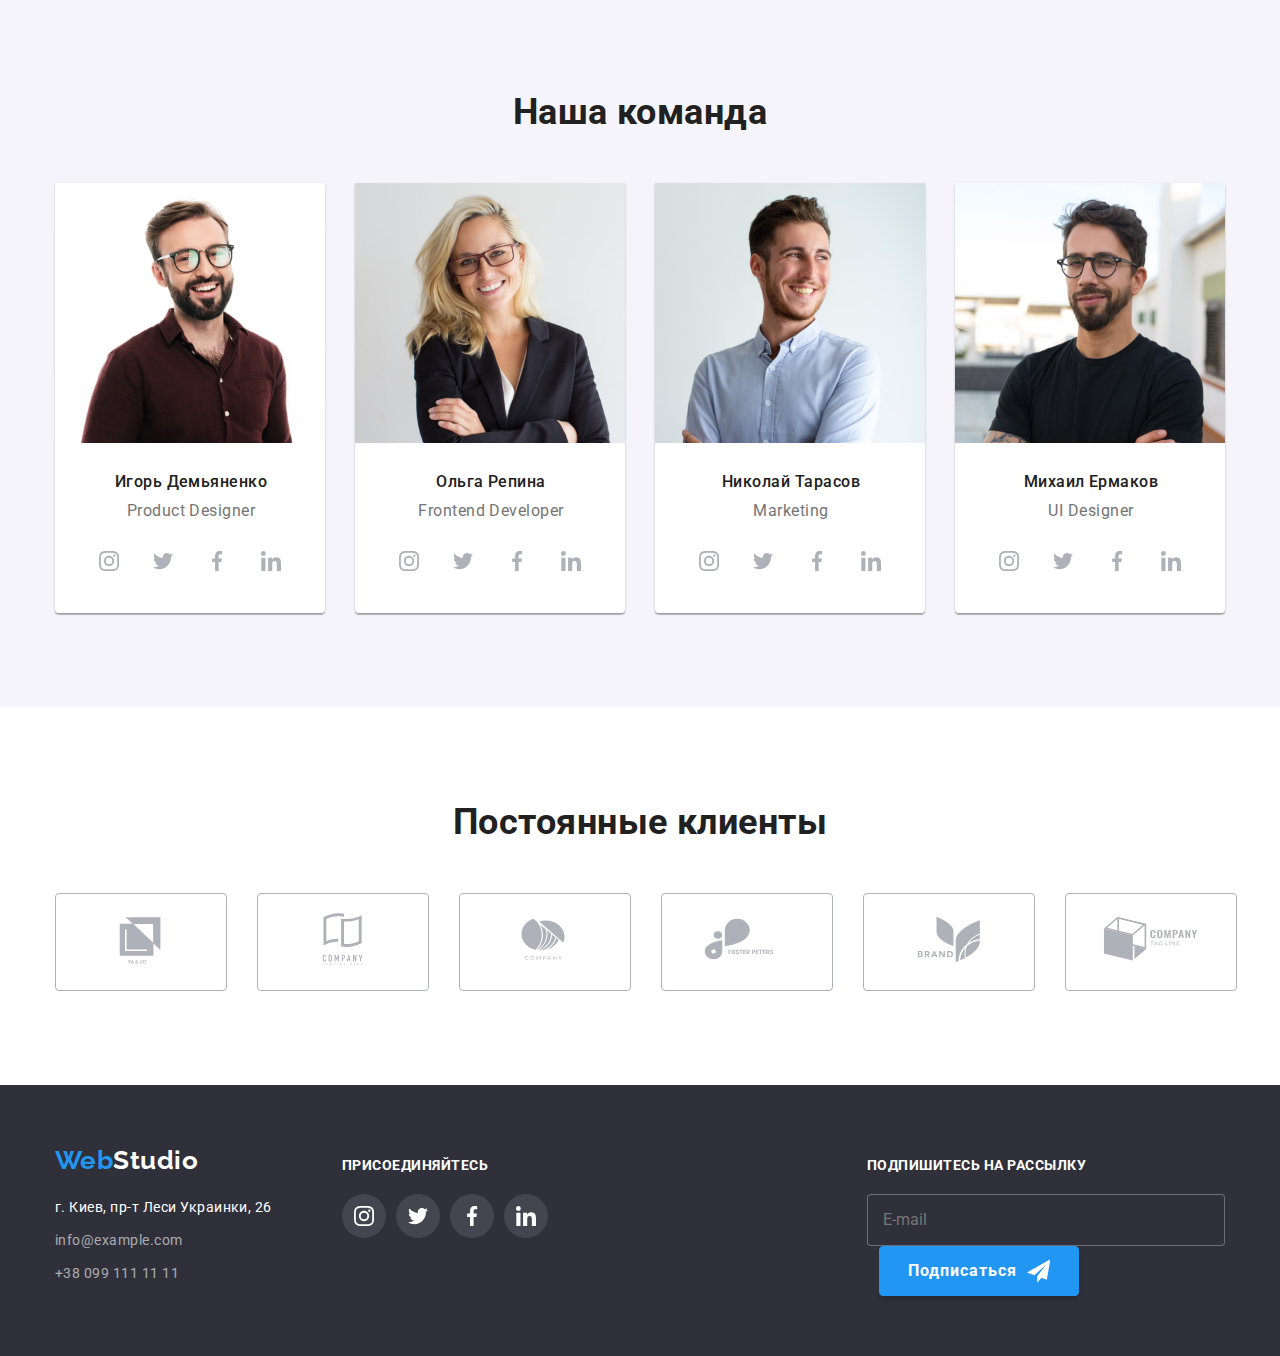
==== commit 338791a9: "правки" ====
--- a/index.html
+++ b/index.html
@@ -11,7 +11,7 @@
 </head>
 <body>
     
-<!-------------------------------------------------------header------------------------------------------------------------------------->
+<!---------------------------------------header------------------------------------------------------------->
     <header class="header">
         <div class="container page-header">
             <nav class="main-nav">
@@ -40,14 +40,14 @@
         </div>
     </header>
 
-<!-------------------------------------------------------hero------------------------------------------------------------------------->
+<!------------------------------------------hero------------------------------------------------------------>
     <main>
         <section class="hero">   
             <h1 class="hero-title">Эффективные решения для вашего бизнеса</h1>
             <button type="button" class="button" data-modal-open>Заказать услугу</button>
         </section>
 
-<!-------------------------------------------------------особеннности------------------------------------------------------------------------->
+<!-------------------------------------особеннности---------------------------------------------------------->
         <section class="section">
             <div class="container">
             <h2 class="visually-hidden">Особенности</h2>
@@ -85,7 +85,7 @@
         </div>
         </section>
         
- <!-------------------------------------------------------Чем занимаемся------------------------------------------------------------------------->    
+ <!------------------------------------------Чем занимаемся---------------------------------------------------------->    
         <section class="section works">
             <div class="container">
             
@@ -110,7 +110,7 @@
             </div>
         </section>
 
-  <!-------------------------------------------------------Наша команда------------------------------------------------------------------------->           
+  <!------------------------------------------Наша команда----------------------------------------------------------->           
         <section class="section staff">
             <div class="container">
             <h2 class="section-title">Наша команда</h2>
@@ -241,7 +241,7 @@
             </div>
         </section>
     
-    <!-------------------------------------------------------Постояннные клиенты------------------------------------------------------------------------->
+<!--------------------------------------------Постояннные клиенты----------------------------------------------------------->
         <section class="section">
             <div class="container">
                 <h2 class="section-title">Постоянные клиенты</h2>
@@ -283,7 +283,7 @@
         </section>
     </main>
 
-<!-------------------------------------------------------footer------------------------------------------------------------------------->
+<!-------------------------------------------footer------------------------------------------------------------->
     <footer class="footer">
         <div class="container footer-wrapper">
         
@@ -329,19 +329,19 @@
         <form class="form-subscribe">
             <label for="email">Подпишитесь на рассылку</label>
             <input class="input-footer" type="email" name="email" id="email" placeholder="E-mail">
-        </form>
+
 
         <button type="submit" class="footer-button-send">Подписаться
             <svg width="24" height="24" class="footer-icon-send">
                 <use href="./images/main/icons.svg#icon-icon-send"></use>
             </svg>
         </button>
-
+        </form>
     </div>
         </div>
     </footer>
 
-<!-------------------------------------------------------модалка------------------------------------------------------------------------->
+<!-------------------------------------------модалка------------------------------------------------------------>
     <div class="backdrop is-hidden" data-modal>
         
         <div class="modal">
@@ -352,6 +352,8 @@
             </button>
 
             <h3 class="modal-title">Оставьте свои данные, мы вам перезвоним</h3>
+
+            <form class="data-for-recall">
             <ul class="modal-list list">
                 <li class="modal-item">
                     <label for="name"  class="label-modal">Имя</label>
@@ -393,9 +395,11 @@
                     Соглашаюсь с рассылкой и принимаю 
             </label>
             <a class="conditions">Условия договора</a>
-            </div>          
+            </div>
+                    
             <button type="submit" class="button button-modal">Отправить</button>
-           
+
+            </form> 
  
         </div>
     </div>
--- a/css/styles.css
+++ b/css/styles.css
@@ -197,7 +197,9 @@
 .button {
     border: 1px solid var(--accent-blue-color);
     border-radius: 4px;
-    padding: 10px 32px;
+    padding: 10px 0;
+    width: 200px;
+    height: 50px;
     
     background-color: var(--accent-blue-color);
     color: var(--accent-white-color);
@@ -514,10 +516,8 @@
 /* ---------------------------index-модальное окно-формы ---------------------------------  */
 
 .label-modal {
-
     display: flex;
     flex-direction: column;
-    margin-bottom: 4px;
 
     font-size: 12px;
     line-height: 1.17;
@@ -525,8 +525,13 @@
     color: rgba(117, 117, 117, 1);
 }
 
+.label-modal + .checkbox-wrapper {
+    margin-bottom: 0;
+}
+
 .input-modal {
     width: 100%;
+
     padding: 10px 10px 10px 35px;
 
     border: 1px solid rgba(33, 33, 33, 0.2);
@@ -554,6 +559,7 @@
 
 .modal-wrapper {
     position: relative;
+    margin-top: 4px;
 }
 
 .icon-modal {
@@ -564,6 +570,7 @@
 }
 
 .textarea {
+    margin-top: 4px;
     height: 120px;
     padding: 12px 16px;
     resize: none;
@@ -577,6 +584,9 @@
 .checkbox-wrapper {
     display: flex;
     align-items: center;
+
+    padding-left: 10px;
+    padding-right: 10px;
 }
 
 .label-checkbox {
@@ -585,16 +595,17 @@
     font-size: 14px;
     line-height: 1.71;
     cursor: pointer;
+    color: rgba(117, 117, 117, 1);
 }
 
 .icon-checkbox {
     display: flex;
     align-items: center;
     justify-items: center;
- 
+
     margin-right: 5px;
-    width: 16px;
-    height: 15px;
+    width: 15px;
+    height: 14px;
     border: 2px solid #212121;
     border-radius: 2px;
 }
@@ -768,6 +779,8 @@
     align-items: center;
     cursor: pointer;
 
+    width: 200px;
+    height: 50px;
     margin-left: 12px;
     padding: 10px 28px;
 
@@ -804,16 +817,12 @@
     line-height: 1.25;
     border: 1px solid rgba(255, 255, 255, 0.3);
     background-color: #2F303A;
+    color: var(--accent-white-color);
     border-radius: 4px;
 }
 
 .input-footer:focus {
     outline: 0;
-    background-color: var(--accent-white-color);
-}
-
-.input-footer:not(:placeholder-shown) {
-    background-color: var(--accent-white-color);
 }
 
 /* ---------------------------портфолио ---------------------------------  */
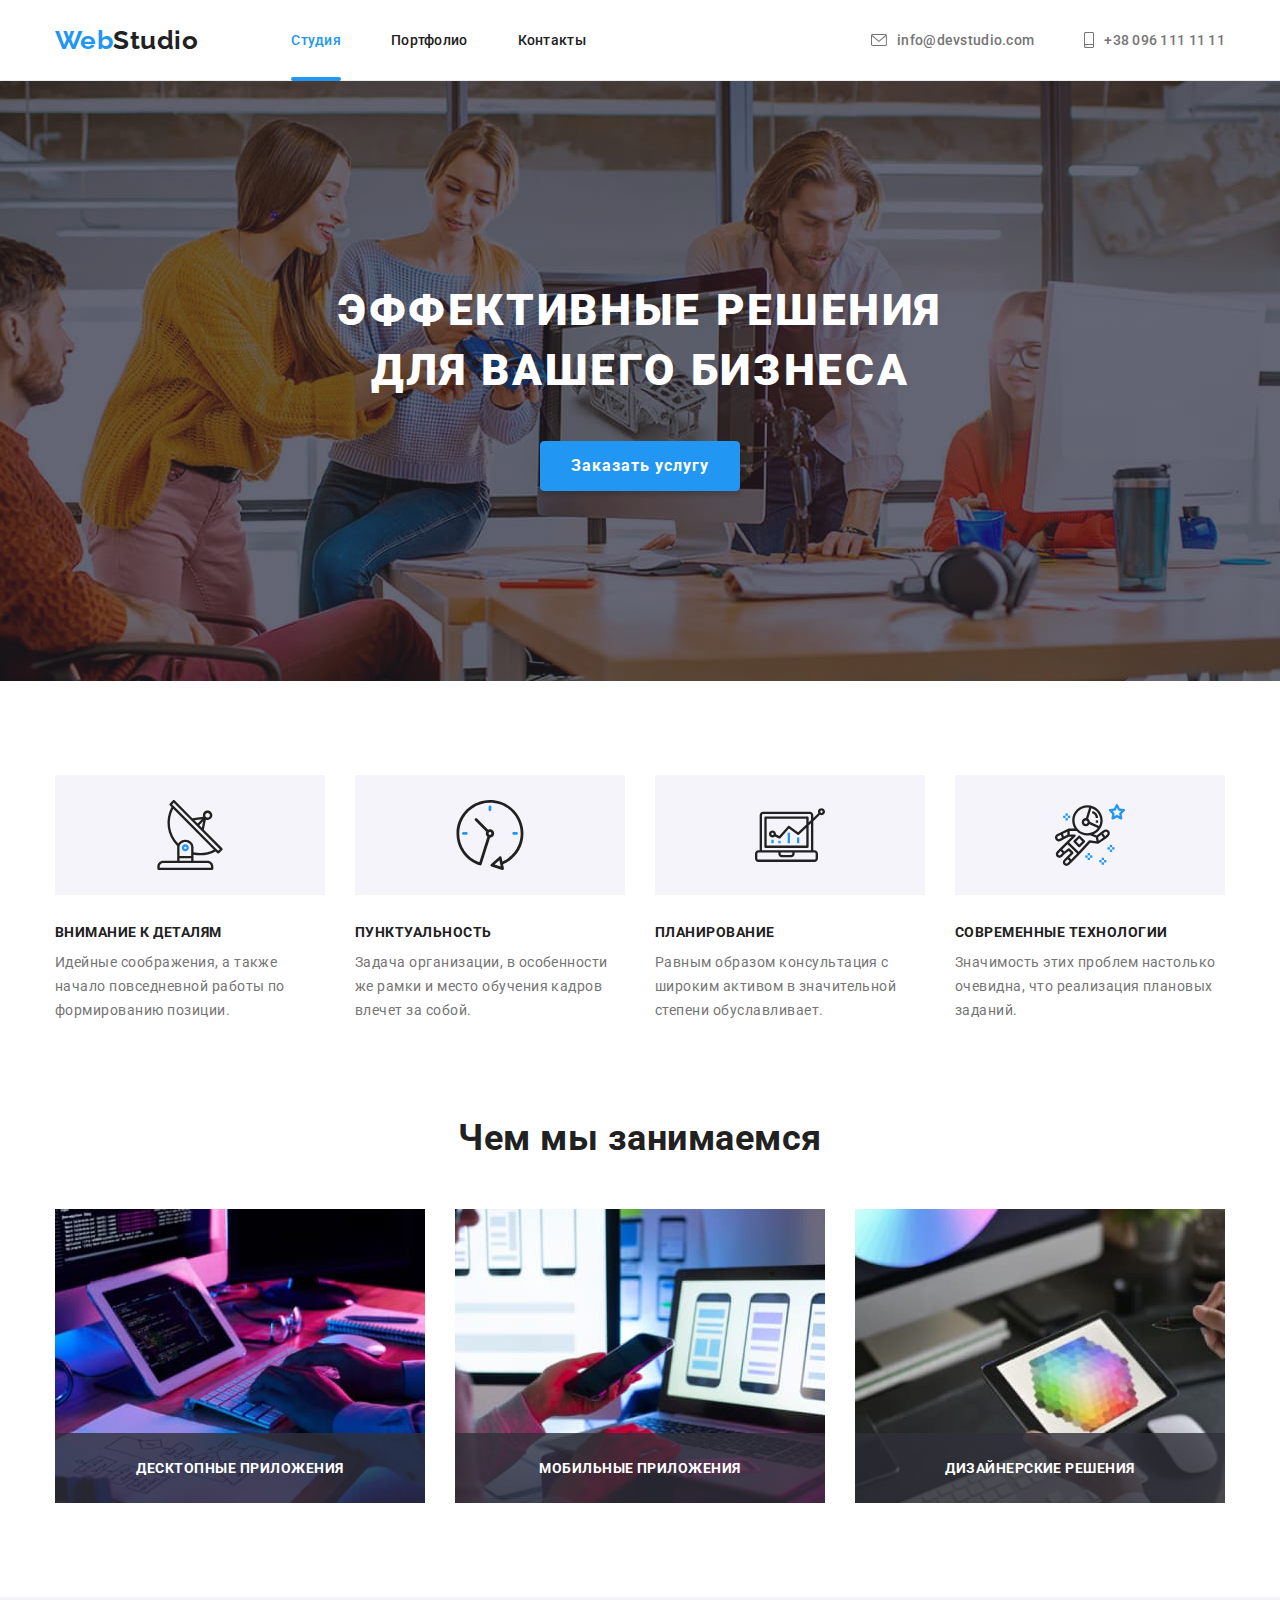
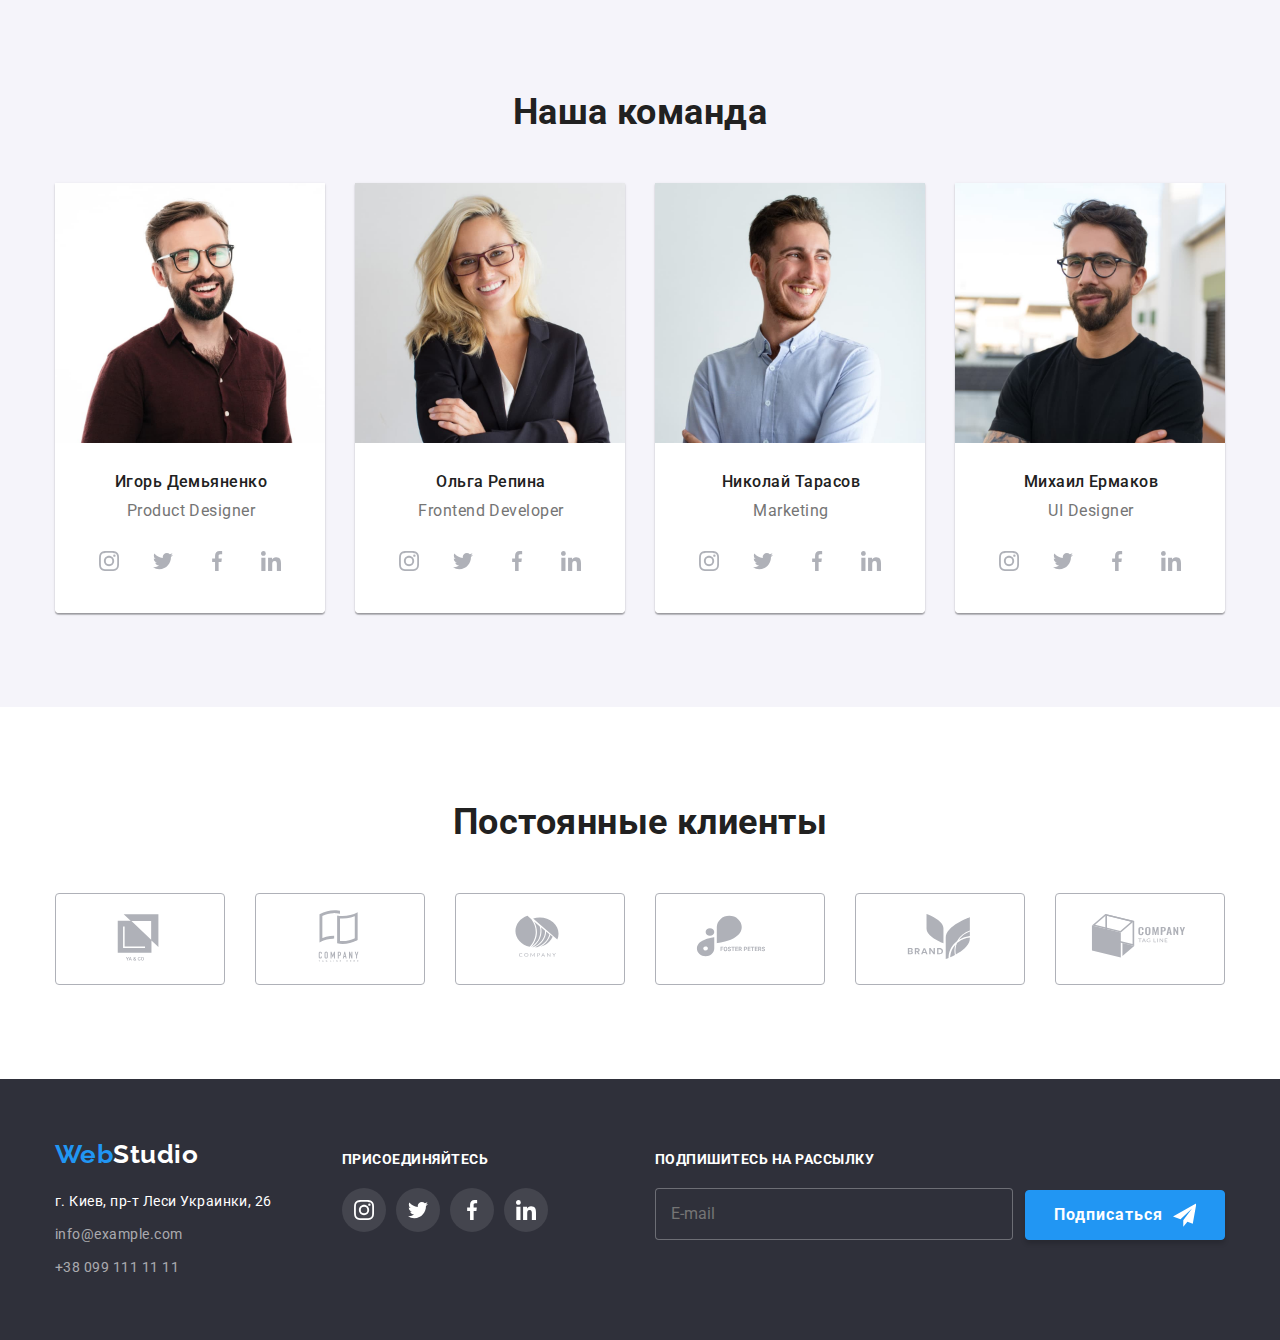
==== commit 453668a2: "внес правки" ====
--- a/index.html
+++ b/index.html
@@ -329,14 +329,14 @@
         <form class="form-subscribe">
             <label for="email">Подпишитесь на рассылку</label>
             <input class="input-footer" type="email" name="email" id="email" placeholder="E-mail">
-
+        </form>
 
         <button type="submit" class="footer-button-send">Подписаться
             <svg width="24" height="24" class="footer-icon-send">
                 <use href="./images/main/icons.svg#icon-icon-send"></use>
             </svg>
         </button>
-        </form>
+ 
     </div>
         </div>
     </footer>
--- a/css/styles.css
+++ b/css/styles.css
@@ -437,7 +437,7 @@
 }
 
 .clients-item {
-    flex-basis: calc((100% - 150px) / 6);
+    flex-basis:calc((100% - 150px) / 6);
 }
 
 .clients-item:not(:last-child) {
@@ -447,7 +447,7 @@
 .clients-link {
     display: block;
     color: #AFB1B8;
-    padding: 16px 32px;
+    padding: 13px 30px;
     border: 1px solid #AFB1B8;
     border-radius: 4px;
 
@@ -764,7 +764,8 @@
 .footer-form {
     display: flex;
     align-items: flex-end;
-    align-self: flex-start;
+    
+    align-self:  flex-start;
     margin-left: auto;
     padding-top: 12px;
 }
@@ -778,6 +779,7 @@
     display: flex;
     align-items: center;
     cursor: pointer;
+
 
     width: 200px;
     height: 50px;
